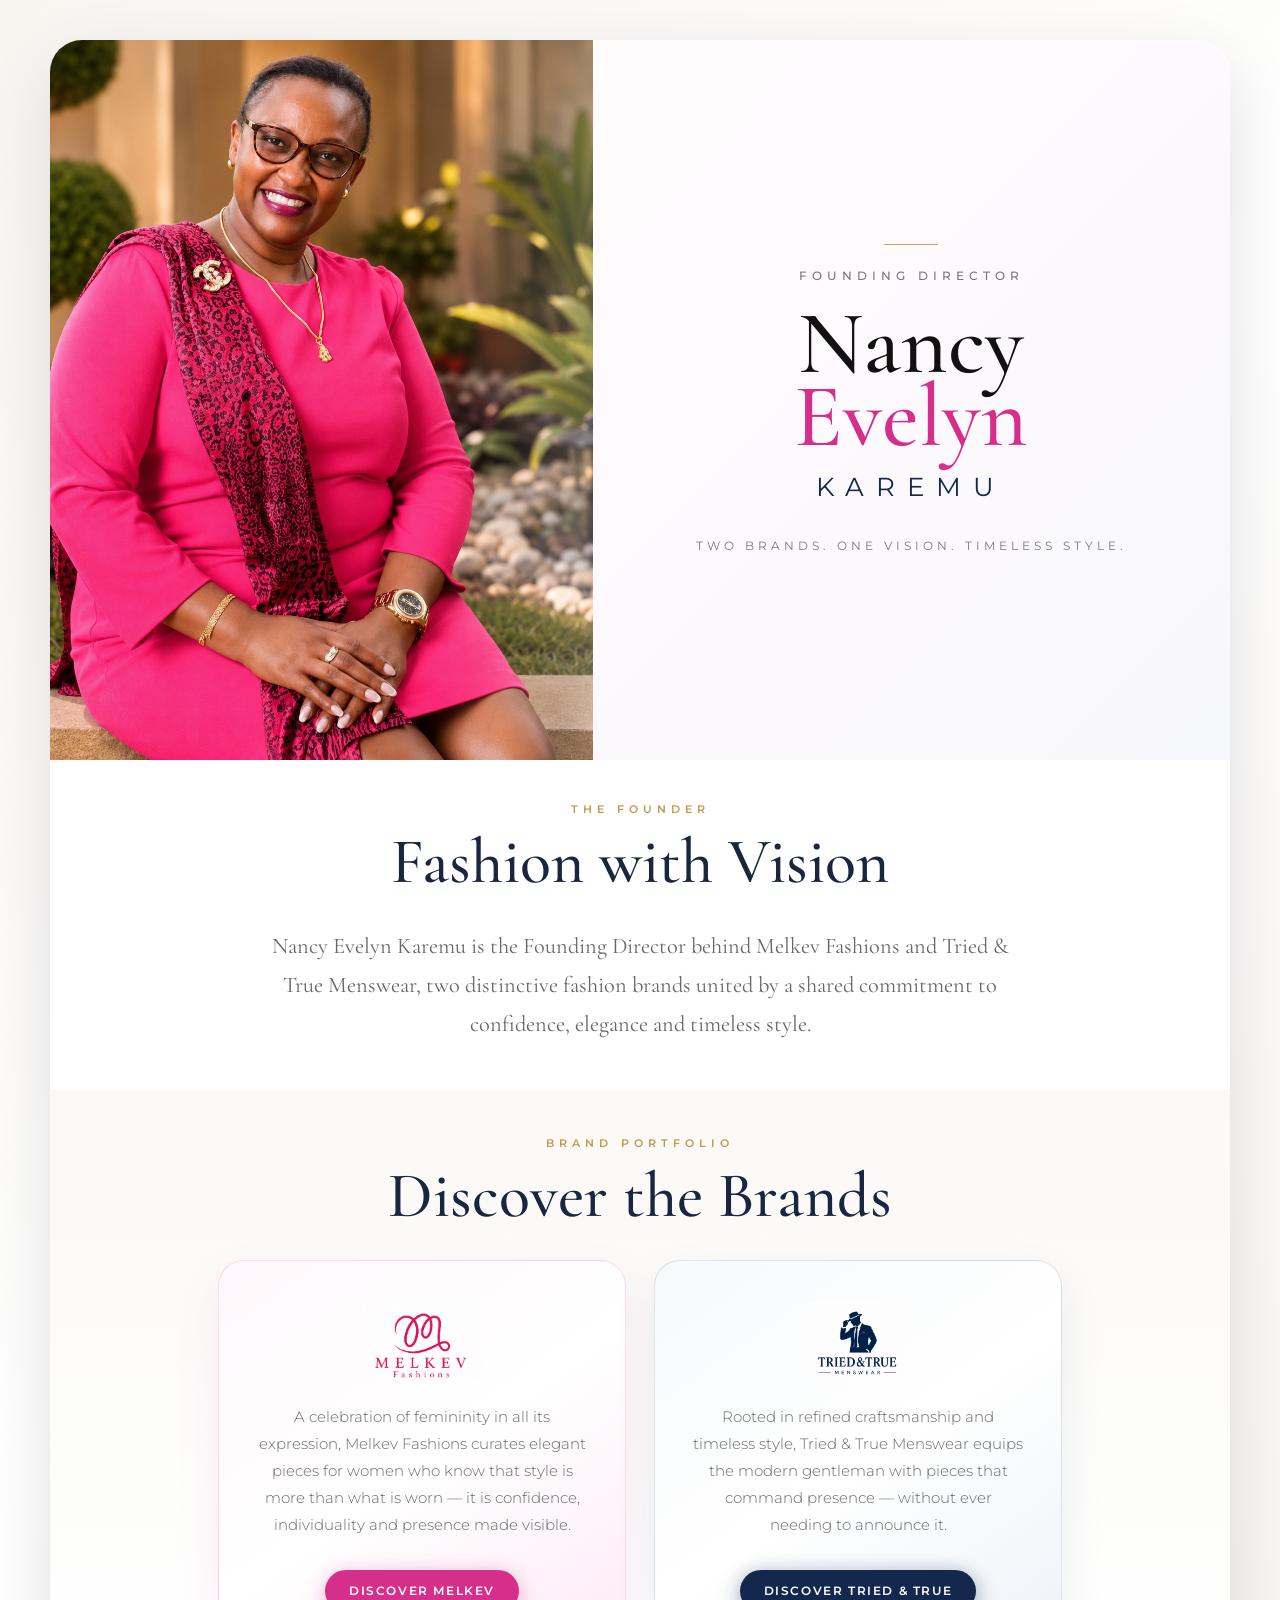
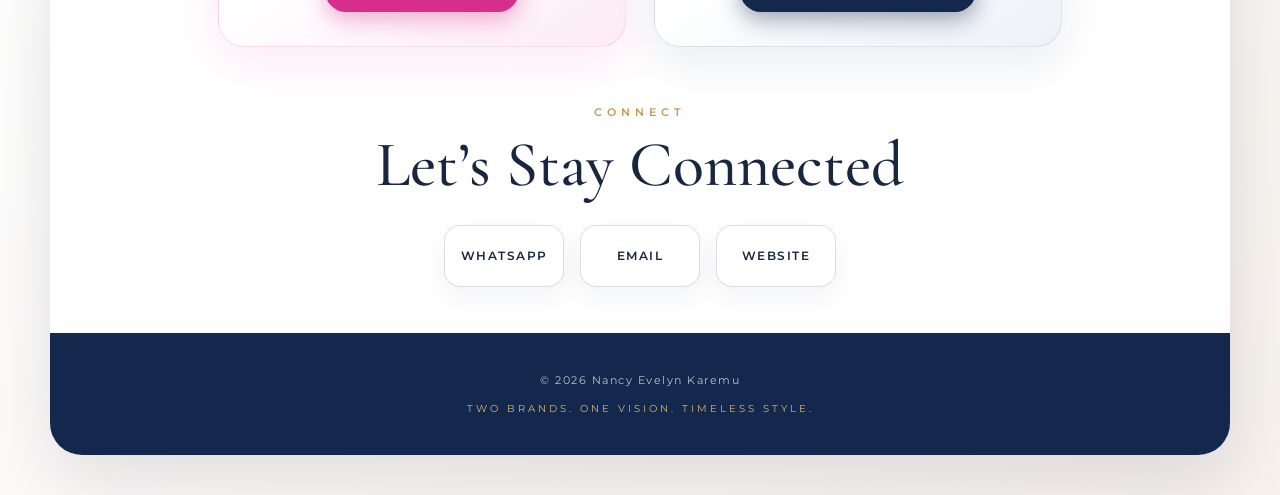
==== profile.html @ e9ba14aa "Initial commit - Nancy Evelyn Digital Card" ====
<!DOCTYPE html>
<html lang="en">
<head>

    <!-- =========================================
         BASIC META
    ========================================== -->
    <meta charset="UTF-8">

    <meta
        name="viewport"
        content="width=device-width, initial-scale=1.0"
    >

    <meta
        name="description"
        content="Connect with Nancy Evelyn Karemu, Founding Director of Melkev Fashions and Tried & True Menswear."
    >

    <title>Nancy Evelyn Karemu | Digital Profile</title>


    <!-- =========================================
         STYLESHEETS
    ========================================== -->
    <link rel="stylesheet" href="css/variables.css">
    <link rel="stylesheet" href="css/profile.css">
    <link rel="stylesheet" href="css/responsive.css">

</head>


<body class="profile-page">


    <!-- =========================================
         PROFILE PAGE
    ========================================== -->
    <main class="profile-wrapper">


        <!-- =====================================
             HERO / FOUNDER INTRODUCTION
        ====================================== -->
        <section class="profile-hero">


            <!-- NANCY PORTRAIT -->
            <div class="profile-portrait">

                <img
                    src="assets/images/nancy.png"
                    alt="Nancy Evelyn Karemu"
                    class="profile-image"
                >

            </div>


            <!-- FOUNDER INTRODUCTION -->
            <div class="profile-intro">

                <p class="profile-eyebrow">
                    Founding Director
                </p>


                <h1 class="profile-name">

                    <span class="name-first">
                        Nancy
                    </span>

                    <span class="name-second">
                        Evelyn
                    </span>

                    <span class="name-last">
                        Karemu
                    </span>

                </h1>


                <p class="profile-tagline">
                    Two Brands. One Vision. Timeless Style.
                </p>

            </div>

        </section>



        <!-- =====================================
             FOUNDER SUMMARY
        ====================================== -->
        <section class="profile-about">


            <div class="section-heading">

                <p class="section-kicker">
                    The Founder
                </p>

                <h2>
                    Fashion with Vision
                </h2>

            </div>


            <p class="profile-summary">

                Nancy Evelyn Karemu is the Founding Director
                behind Melkev Fashions and Tried & True Menswear,
                two distinctive fashion brands united by a shared
                commitment to confidence, elegance and timeless style.

            </p>

        </section>



        <!-- =====================================
             BRAND PORTFOLIO
        ====================================== -->
        <section class="profile-brands">


            <div class="section-heading">

                <p class="section-kicker">
                    Brand Portfolio
                </p>

                <h2>
                    Discover the Brands
                </h2>

            </div>



            <div class="brand-grid">


                <!-- =================================
                     MELKEV FASHIONS
                ================================== -->
                <article class="profile-brand-card melkev-card">


                    <div class="profile-brand-logo">

                        <img
                            src="assets/images/melkev-logo.png"
                            alt="Melkev Fashions"
                        >

                    </div>


                    <p>

                        A celebration of femininity in all its expression, Melkev Fashions
    curates elegant pieces for women who know that style is more than
    what is worn — it is confidence, individuality and presence made visible.

                    </p>


                    <a
    href="https://www.instagram.com/melkev_official?igsh=am82eDhqeDhycWli"
    class="brand-link"
    target="_blank"
    rel="noopener noreferrer"
    aria-label="Discover Melkev Fashions on Instagram"
>
    Discover Melkev
</a>

                </article>



                <!-- =================================
                     TRIED & TRUE MENSWEAR
                ================================== -->
                <article class="profile-brand-card triedtrue-card">


                    <div class="profile-brand-logo">

                        <img
                            src="assets/images/triedtrue-logo.png"
                            alt="Tried and True Menswear"
                        >

                    </div>


                    <p>

                        Rooted in refined craftsmanship and timeless style, Tried & True
    Menswear equips the modern gentleman with pieces that command
    presence — without ever needing to announce it.

                    </p>


                   <a
    href="https://www.instagram.com/tried_true_mens_wear?igsh=YjN1NjVhNWlxMzRu"
    class="brand-link"
    target="_blank"
    rel="noopener noreferrer"
    aria-label="Discover Tried and True Menswear"
>
    Discover Tried &amp; True
</a>


                </article>


            </div>

        </section>



        <!-- =====================================
             CONNECT / CONTACT
        ====================================== -->
        <section class="profile-connect">


            <div class="section-heading">

                <p class="section-kicker">
                    Connect
                </p>

                <h2>
                    Let’s Stay Connected
                </h2>

            </div>



            <div class="contact-links">


                <!-- =================================
                     WHATSAPP
                ================================== -->
                <a
                    href="https://wa.me/254722328826"
                    class="contact-link"
                    target="_blank"
                    rel="noopener noreferrer"
                    aria-label="Connect with Nancy Evelyn Karemu on WhatsApp"
                >
                    WhatsApp
                </a>



                <!-- =================================
                     EMAIL
                ================================== -->
                <a
                    href="mailto:nancyewaihuini@gmail.com"
                    class="contact-link"
                    aria-label="Email Nancy Evelyn Karemu"
                >
                    Email
                </a>

                <!-- =================================
                     WEBSITE
                ================================== -->
                <a
                    href="https://melkevfashions.com/"
                    class="contact-link"
                    target="_blank"
                    rel="noopener noreferrer"
                    aria-label="Visit Melkev Fashions website"
                >
                    Website
                </a>


            </div>

        </section>



        <!-- =====================================
             FOOTER
        ====================================== -->
        <footer class="profile-footer">


            <p>
                © 2026 Nancy Evelyn Karemu
            </p>


            <p class="footer-signature">
                Two Brands. One Vision. Timeless Style.
            </p>


        </footer>


    </main>


</body>
</html>
---- css/variables.css ----
:root{

    --white:#ffffff;

    --background:#f6f2eb;

    --pink:#e61f72;

    --navy:#0f2c5c;

    --gold:#d7a23b;

    --black:#222222;

    --shadow:0 30px 70px rgba(0,0,0,.12);

    --radius:28px;

}
---- css/profile.css ----
/*==================================================
    NANCY EVELYN KAREMU
    DIGITAL PROFILE PAGE
==================================================*/


/*==================================================
    GOOGLE FONTS
==================================================*/

@import url('https://fonts.googleapis.com/css2?family=Cormorant+Garamond:wght@400;500;600&family=Montserrat:wght@300;400;500;600&display=swap');


/*==================================================
    PROFILE PAGE BASE
==================================================*/

.profile-page {
    margin: 0;

    background:
        linear-gradient(
            135deg,
            #f8f5f1 0%,
            #ffffff 45%,
            #f6f1ed 100%
        );

    color: #1f1f1f;

    font-family: 'Montserrat', sans-serif;
}


.profile-page *,
.profile-page *::before,
.profile-page *::after {
    box-sizing: border-box;
}


/*==================================================
    MAIN PROFILE WRAPPER
==================================================*/

.profile-wrapper {
    width: min(1180px, calc(100% - 48px));

    margin: 40px auto;

    background: #ffffff;

    border-radius: 32px;

    overflow: hidden;

    box-shadow:
        0 24px 70px rgba(15, 20, 35, 0.12);
}


/*==================================================
    HERO SECTION
==================================================*/

.profile-hero {
    height: min(720px, calc(100vh - 40px));
    min-height: 560px;

    display: grid;

    grid-template-columns:
        minmax(0, 46%)
        minmax(0, 54%);

    background:
        linear-gradient(
            135deg,
            #ffffff 0%,
            #fffafd 48%,
            #f7f8fb 100%
        );

    overflow: hidden;
}


/*==================================================
    HERO PORTRAIT
==================================================*/

.profile-portrait {
    position: relative;

    min-width: 0;

    overflow: hidden;

    background: #f6f2ef;
}


.profile-portrait::after {
    content: "";

    position: absolute;

    inset: 0;

    pointer-events: none;

    background:
        linear-gradient(
            90deg,
            transparent 72%,
            rgba(255, 255, 255, 0.22) 100%
        );
}


.profile-image {
    width: 100%;
    height: 100%;

    display: block;

    object-fit: cover;

    object-position: center top;
}


/*==================================================
    HERO INTRODUCTION
==================================================*/

.profile-intro {
    position: relative;

    min-width: 0;

    padding: 42px 52px;

    display: flex;

    flex-direction: column;

    justify-content: center;

    align-items: center;

    text-align: center;
}


/* Decorative gold line */

.profile-intro::before {
    content: "";

    width: 54px;
    height: 1px;

    margin-bottom: 24px;

    background: #c8a45d;
}


/*==================================================
    FOUNDING DIRECTOR EYEBROW
==================================================*/

.profile-eyebrow {
    margin: 0 0 24px;

    color: #777777;

    font-size: 0.72rem;

    font-weight: 500;

    letter-spacing: 5px;

    text-transform: uppercase;
}


/*==================================================
    PROFILE NAME
==================================================*/

.profile-name {
    margin: 0;

    font-family:
        'Cormorant Garamond',
        serif;

    font-weight: 500;

    line-height: 0.82;
}


.profile-name span {
    display: block;
}


.profile-name .name-first {
    color: #111111;

    font-size: clamp(
        4.6rem,
        7vw,
        7.4rem
    );
}


.profile-name .name-second {
    color: #d62f8b;

    font-size: clamp(
        4.6rem,
        7vw,
        7.4rem
    );
}


.profile-name .name-last {
    margin-top: 22px;

    color: #13284c;

    font-family:
        'Montserrat',
        sans-serif;

    font-size: clamp(
        1.2rem,
        2vw,
        1.8rem
    );

    font-weight: 400;

    letter-spacing: 12px;

    text-transform: uppercase;
}


/*==================================================
    HERO TAGLINE
==================================================*/

.profile-tagline {
    max-width: 520px;

    margin: 38px auto 0;

    color: #7b7b7b;

    font-size: 0.76rem;

    font-weight: 400;

    line-height: 1.8;

    letter-spacing: 4px;

    text-transform: uppercase;
}


/*==================================================
    SHARED SECTION STRUCTURE
==================================================*/

.profile-about,
.profile-brands,
.profile-connect {
    padding-left: clamp(32px, 7vw, 92px);
    padding-right: clamp(32px, 7vw, 92px);
}


/* Founder section */

.profile-about {
    min-height: auto;

    padding:
        42px
        clamp(32px, 7vw, 92px)
        46px;

    display: flex;
    flex-direction: column;
    justify-content: center;

    background: #ffffff;
}

/* Brand portfolio section */

.profile-brands {
    min-height: auto;

    padding:
        46px
        clamp(32px, 7vw, 92px)
        28px;

    display: flex;
    flex-direction: column;
    justify-content: center;

    background:
        linear-gradient(
            180deg,
            #faf9f6 0%,
            #ffffff 100%
        );
}

/* Connect section */

.profile-connect {
    min-height: auto;

    padding:
        30px
        clamp(32px, 7vw, 92px)
        46px;

    display: flex;
    flex-direction: column;
    justify-content: center;

    background: #ffffff;
    text-align: center;
}

/* Connect section heading */
.profile-connect .section-heading {
    margin-bottom: 28px;
}

/* Connect buttons — centered as one compact group */
.profile-connect .contact-links {
    display: flex;
    flex-direction: row;
    justify-content: center;
    align-items: center;

    gap: 16px;

    width: 100%;
    max-width: 100%;

    margin: 0 auto;
    padding: 0;
}

.profile-connect .contact-links .contact-link {
    width: 120px;
    min-width: 120px;
    flex: 0 0 120px;

    display: flex;
    justify-content: center;
    align-items: center;

    margin: 0;
}

/*==================================================
    SHARED SECTION HEADINGS
==================================================*/

.section-heading {
    max-width: 760px;

    margin: 0 auto 32px;

    text-align: center;
}


.section-kicker {
    margin: 0 0 14px;

    color: #c49a52;

    font-size: 0.7rem;

    font-weight: 600;

    letter-spacing: 5px;

    text-transform: uppercase;
}


.section-heading h2 {
    margin: 0;

    color: #182640;

    font-family:
        'Cormorant Garamond',
        serif;

    font-size: clamp(
        2.7rem,
        5vw,
        4.5rem
    );

    font-weight: 500;

    line-height: 1;
}


/*==================================================
    FOUNDER SUMMARY
==================================================*/

.profile-summary {
    max-width: 740px;

    margin: 0 auto;

    color: #666666;

    font-family:
        'Cormorant Garamond',
        serif;

    font-size: 1.4rem;

    font-weight: 400;

    line-height: 1.75;

    text-align: center;
}


/*==================================================
    BRAND GRID
==================================================*/

.brand-grid {
    max-width: 980px;

    margin: 0 auto;

    display: grid;

    grid-template-columns:
        repeat(2, minmax(0, 1fr));

    gap: 28px;
}


/*==================================================
    BRAND CARDS
==================================================*/

.profile-brand-card {
    position: relative;

    min-height: 360px;

    padding: 38px 38px 34px;

    border-radius: 26px;

    display: flex;

    flex-direction: column;

    justify-content: center;

    align-items: center;

    text-align: center;

    overflow: hidden;

    transition:
        transform 0.35s ease,
        box-shadow 0.35s ease;
}


.profile-brand-card:hover {
    transform: translateY(-6px);
}


/*==================================================
    MELKEV CARD
==================================================*/

.melkev-card {
    background:
        linear-gradient(
            145deg,
            #fff8fc 0%,
            #ffffff 52%,
            #fdebf5 100%
        );

    border:
        1px solid
        rgba(214, 47, 139, 0.14);

    box-shadow:
        0 18px 45px
        rgba(214, 47, 139, 0.09);
}


.melkev-card:hover {
    box-shadow:
        0 24px 55px
        rgba(214, 47, 139, 0.15);
}


/*==================================================
    TRIED & TRUE CARD
==================================================*/

.triedtrue-card {
    background:
        linear-gradient(
            145deg,
            #f7f9fc 0%,
            #ffffff 52%,
            #eef2f8 100%
        );

    border:
        1px solid
        rgba(19, 40, 76, 0.12);

    box-shadow:
        0 18px 45px
        rgba(19, 40, 76, 0.08);
}


.triedtrue-card:hover {
    box-shadow:
        0 24px 55px
        rgba(19, 40, 76, 0.14);
}


/*==================================================
    BRAND LOGOS
==================================================*/

.profile-brand-logo {
    height: 85px;

    margin-bottom: 20px;

    display: flex;

    justify-content: center;

    align-items: center;
}


.profile-brand-logo img {
    max-width: 190px;
    max-height: 78px;

    display: block;

    object-fit: contain;
}


/*==================================================
    BRAND DESCRIPTIONS
==================================================*/

.profile-brand-card p {
    max-width: 330px;

    margin: 0 auto 30px;

    color: #686868;

    font-size: 0.92rem;

    font-weight: 300;

    line-height: 1.85;
}


/*==================================================
    BRAND LINKS
==================================================*/

.brand-link {
    min-width: 190px;

    padding: 14px 24px;

    border-radius: 999px;

    display: inline-flex;

    justify-content: center;

    align-items: center;

    text-decoration: none;

    font-size: 0.72rem;

    font-weight: 600;

    letter-spacing: 1.6px;

    text-transform: uppercase;

    transition:
        transform 0.3s ease,
        background 0.3s ease,
        color 0.3s ease,
        box-shadow 0.3s ease;
}


.brand-link:hover {
    transform: translateY(-2px);
}


.melkev-card .brand-link {
    color: #ffffff;
    background: #d62f8b;

    box-shadow:
        0 10px 24px rgba(214, 47, 139, 0.28),
        0 0 18px rgba(214, 47, 139, 0.16);
}


.melkev-card .brand-link:hover {
    background: #bd2177;

    box-shadow:
        0 14px 32px rgba(214, 47, 139, 0.40),
        0 0 28px rgba(214, 47, 139, 0.24);
}


.triedtrue-card .brand-link {
    color: #ffffff;
    background: #13284c;

    box-shadow:
        0 10px 24px rgba(19, 40, 76, 0.30),
        0 0 18px rgba(19, 40, 76, 0.18);
}


.triedtrue-card .brand-link:hover {
    background: #0d1d38;

    box-shadow:
        0 14px 32px rgba(19, 40, 76, 0.42),
        0 0 28px rgba(19, 40, 76, 0.26);
}


/*==================================================
    CONNECT SECTION
==================================================*/

.profile-connect {
    text-align: center;
}


/*==================================================
    CONTACT LINKS
==================================================*/

.contact-links {
    max-width: 860px;

    margin: 0 auto;

    display: grid;

    grid-template-columns:
        repeat(4, minmax(0, 1fr));

    gap: 16px;
}


.contact-link {
    min-height: 62px;

    padding: 16px 18px;

    border:
        1px solid
        rgba(19, 40, 76, 0.14);

    border-radius: 16px;

    display: flex;

    justify-content: center;

    align-items: center;

    color: #182640;

    background: #ffffff;

    text-decoration: none;

    font-size: 0.72rem;

    font-weight: 600;

    letter-spacing: 1.5px;

    text-transform: uppercase;

    box-shadow:
        0 10px 28px
        rgba(19, 40, 76, 0.06);

    transition:
        transform 0.3s ease,
        border-color 0.3s ease,
        box-shadow 0.3s ease,
        color 0.3s ease;
}


.contact-link:hover {
    transform: translateY(-4px);

    color: #d62f8b;

    border-color:
        rgba(214, 47, 139, 0.35);

    box-shadow:
        0 16px 36px
        rgba(19, 40, 76, 0.1);
}


/*==================================================
    PROFILE FOOTER
==================================================*/

.profile-footer {
    padding: 38px 28px;

    background: #13284c;

    color:
        rgba(255, 255, 255, 0.72);

    text-align: center;
}


.profile-footer p {
    margin: 0;

    font-size: 0.7rem;

    line-height: 1.7;

    letter-spacing: 1.5px;
}


.profile-footer .footer-signature {
    margin-top: 10px;

    color: #d7b46a;

    font-size: 0.62rem;

    letter-spacing: 3px;

    text-transform: uppercase;
}
---- css/responsive.css ----
/*==================================================
    UNIFIED RESPONSIVE LAYOUT
    Tablets + Android + iPhone + Small Screens
==================================================*/

@media (max-width: 1024px) {

    /*==============================================
        VIEWPORT / PAGE
    ==============================================*/

    html,
    body {
        width: 100%;
        height: 100%;
        margin: 0;
        overflow: hidden;
    }

    .page {
        width: 100%;
        height: 100dvh;
        min-height: 100dvh;

        padding: 10px;

        display: flex;
        justify-content: center;
        align-items: center;

        overflow: hidden;
    }


    /*==============================================
        DIGITAL CARD
    ==============================================*/

    .card {
        width: 100%;
        max-width: 620px;

        height: calc(100dvh - 20px);
        min-height: 0;

        display: grid;
        grid-template-columns: 1fr;
        grid-template-rows: 44% 56%;

        background: var(--white);

        border-radius: 28px;

        overflow: hidden;

        box-shadow: var(--shadow);
    }


    /*==============================================
        NANCY PORTRAIT
        Keep full portrait visible
    ==============================================*/

    .card-right {
        grid-row: 1;
        grid-column: 1;

        width: 100%;
        height: 100%;

        min-height: 0;

        display: flex;
        justify-content: center;
        align-items: center;

        overflow: hidden;

        background: var(--white);
    }

    .nancy-image {
        width: 100%;
        height: 100%;

        display: block;

        object-fit: contain;
        object-position: center center;
    }


    /*==============================================
        LEFT CONTENT AREA
    ==============================================*/

    .card-left {
    grid-row: 2;
    grid-column: 1;

    width: 100%;
    max-width: 100%;

    height: 100%;
    min-height: 0;

    padding: 10px 18px 8px;

    box-sizing: border-box;

    display: grid;

    grid-template-rows:
        auto
        auto
        auto
        1fr;

    align-content: stretch;
    justify-items: center;

    gap: 6px;

    overflow: hidden;
}

.card-left > * {
    width: 100%;
    max-width: 100%;

    margin-left: auto;
    margin-right: auto;

    box-sizing: border-box;
}


    /*==============================================
        HERO / NAME
    ==============================================*/

    .hero {
    width: 100%;
    max-width: 100%;

    margin: 0 auto;
    padding: 0;

    text-align: center;

    display: flex;
    flex-direction: column;
    align-items: center;
    justify-content: center;

    box-sizing: border-box;
}

    h1 {
    width: 100%;
    max-width: 100%;

    margin: 0 auto;
    padding: 0;

    font-size: clamp(1.65rem, 5vw, 2.35rem);
    line-height: 0.88;

    text-align: center;

    box-sizing: border-box;
}

.first-name,
.middle-name,
.last-name {
    display: block;

    width: 100%;
    max-width: 100%;

    margin-left: auto;
    margin-right: auto;

    text-align: center;

    box-sizing: border-box;
}

    .title {
        margin: 7px 0 0;
        padding: 0;

        font-size: clamp(0.52rem, 1.7vw, 0.7rem);

        line-height: 1.2;

        letter-spacing: clamp(2px, 0.6vw, 3px);

        text-align: center;

        white-space: nowrap;
    }


    /*==============================================
        BRAND LOGOS
    ==============================================*/

    .brands {
    width: 100%;
    max-width: 100%;

    height: auto;
    min-height: 0;

    margin: 2px auto;
    padding: 0;

    display: flex;
    justify-content: center;
    align-items: center;

    gap: 14px;

    box-sizing: border-box;
}

    .brand {
    flex: 1 1 0;
    min-width: 0;

    display: flex;
    justify-content: center;
    align-items: center;

    text-align: center;
}

    .brand img {
        width: auto;
        height: auto;

        max-width: 82px;
        max-height: 50px;

        display: block;

        object-fit: contain;
    }

    .divider {
        width: 1px;
        height: 40px;

        flex-shrink: 0;

        margin: 0;

        background: var(--gold);
    }


    /*==============================================
        SCAN + QR SECTION
    ==============================================*/

    .scan-section {
    width: 100%;
    max-width: 100%;

    margin: 0 auto;
    padding: 0;

    display: flex;
    flex-direction: column;
    align-items: center;
    justify-content: center;

    text-align: center;

    box-sizing: border-box;
}

    .scan-section h3 {
        margin: 0 0 4px;
        padding: 0;

        font-size: clamp(0.82rem, 2.8vw, 1.05rem);

        line-height: 1.1;

        text-align: center;
    }

    .qr-image {
        width: clamp(40px, 9vw, 56px);
        height: auto;

        display: block;

        margin: 0 auto;

        object-fit: contain;
    }


    /*==============================================
        TAGLINE
    ==============================================*/

    .tagline {
    width: 100%;
    max-width: 100%;

    min-height: 0;

    margin: 0 auto;
    padding: 0 0 14px;

    display: flex;
    justify-content: center;
    align-items: flex-end;

    text-align: center;

    overflow: hidden;

    box-sizing: border-box;
}

    .tagline p {
    width: 100%;
    max-width: 100%;

    margin: 0 auto;
    padding: 0;

    font-size: clamp(0.46rem, 1.55vw, 0.66rem);
    line-height: 1.25;

    letter-spacing: clamp(1.8px, 0.55vw, 3px);

    text-align: center;

    box-sizing: border-box;
}
}
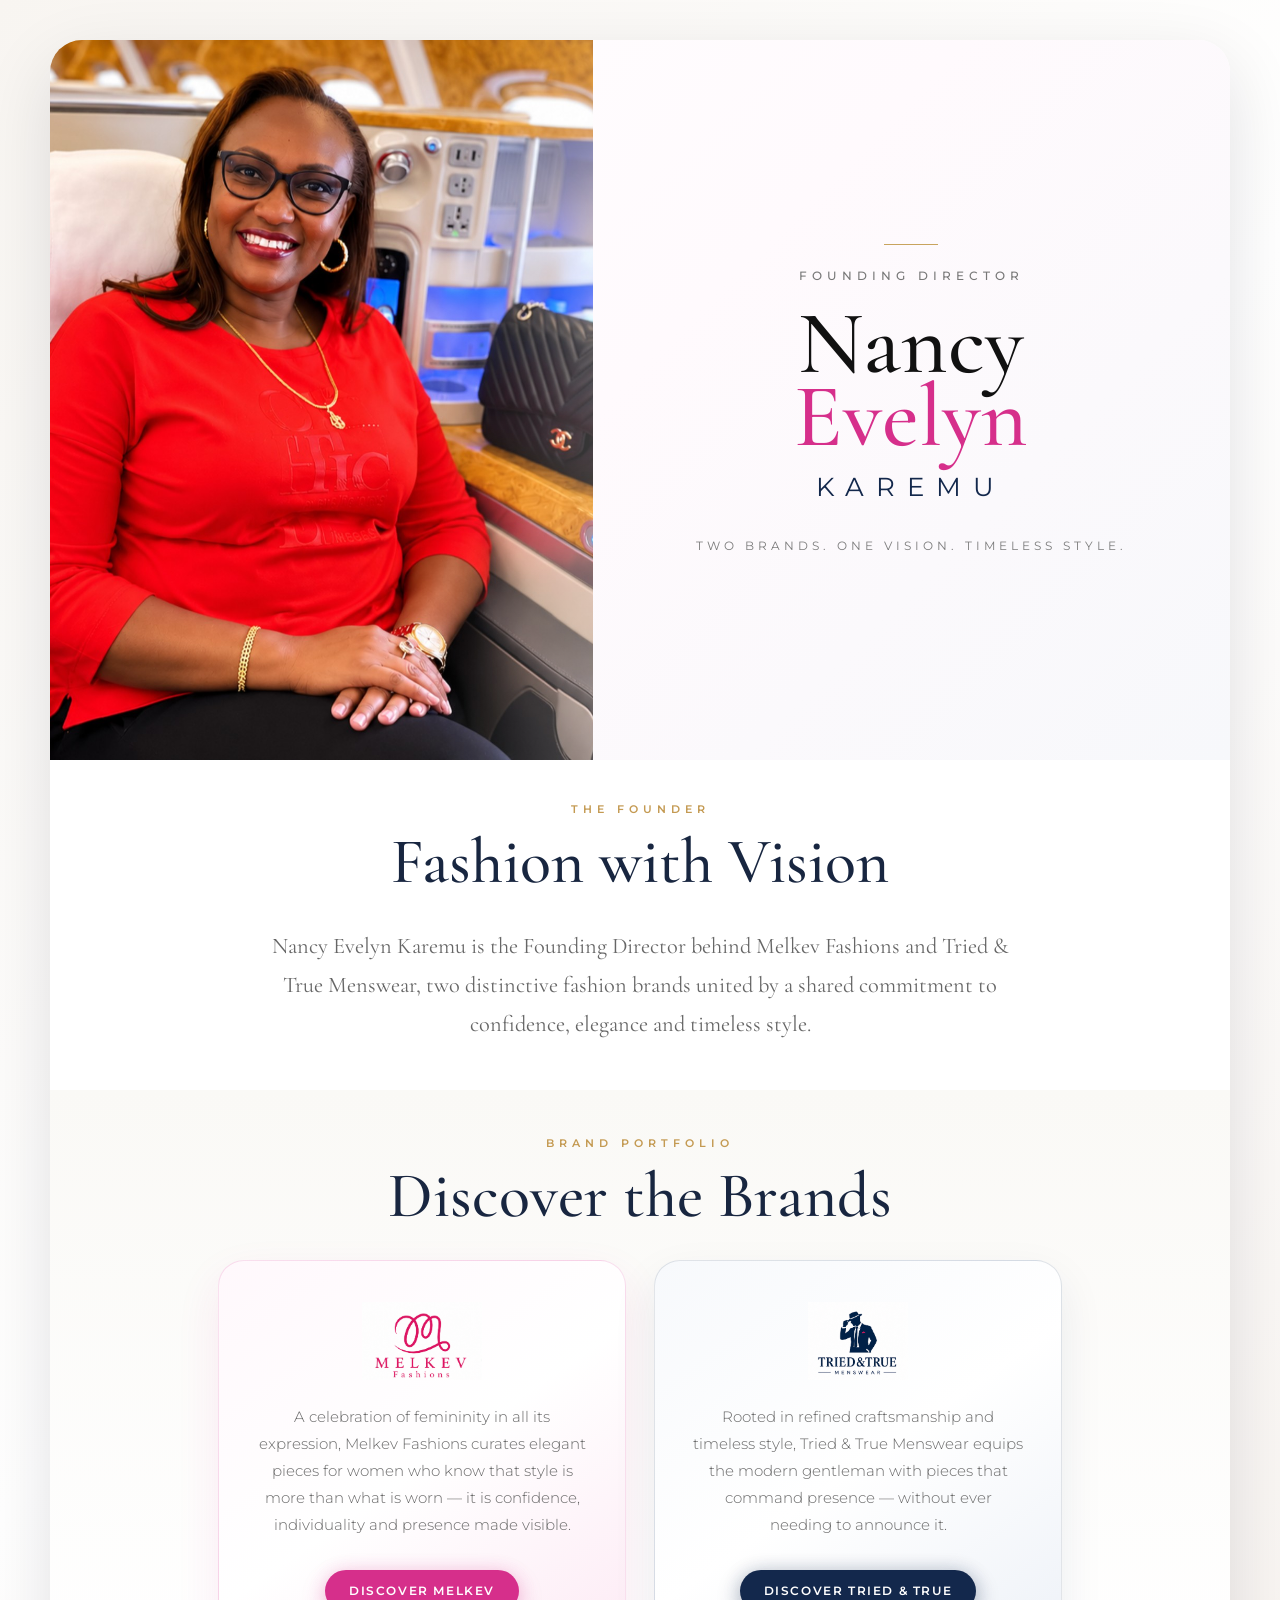
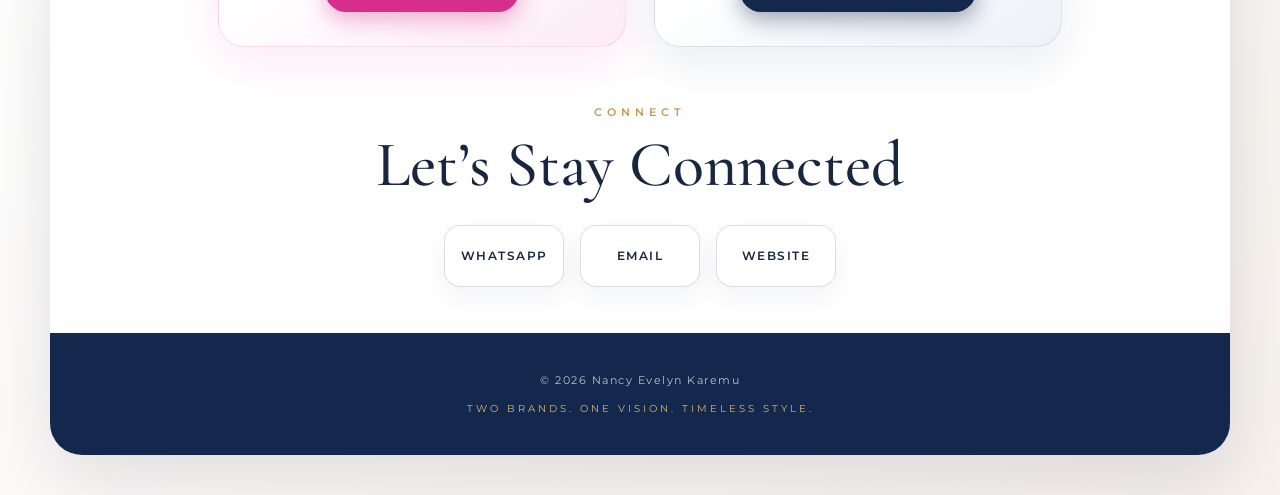
==== commit f2116e72: "Final responsive improvements and luxury UI polish" ====
--- a/profile.html
+++ b/profile.html
@@ -25,7 +25,7 @@
     ========================================== -->
     <link rel="stylesheet" href="css/variables.css">
     <link rel="stylesheet" href="css/profile.css">
-    <link rel="stylesheet" href="css/responsive.css">
+    <link rel="stylesheet" href="css/profile-responsive.css">
 
 </head>
 
@@ -49,7 +49,7 @@
             <div class="profile-portrait">
 
                 <img
-                    src="assets/images/nancy.png"
+                    src="assets/images/nancy-profile.png"
                     alt="Nancy Evelyn Karemu"
                     class="profile-image"
                 >
--- a/css/profile-responsive.css
+++ b/css/profile-responsive.css
@@ -0,0 +1,368 @@
+/*=========================================================
+    NANCY EVELYN KAREMU
+    PROFILE RESPONSIVE STYLESHEET
+    Mobile First
+=========================================================*/
+
+@media (max-width:768px){
+
+/*=========================================================
+    PAGE
+=========================================================*/
+
+.profile-page{
+
+    overflow-x:hidden;
+}
+
+.profile-wrapper{
+
+    width:100%;
+
+    overflow-x:hidden;
+}
+
+
+/*=========================================================
+    HERO
+=========================================================*/
+
+.profile-hero{
+
+    display:flex;
+
+    flex-direction:column;
+
+    width:100%;
+
+    height:auto;
+
+    min-height:auto;
+
+    overflow:hidden;
+
+    padding:0 20px 20px;
+}
+
+
+/*=========================================================
+    PORTRAIT
+=========================================================*/
+
+.profile-portrait{
+
+    width:100%;
+
+    min-width:100%;
+
+    height:auto;
+
+    overflow:hidden;
+
+    border-radius:28px;
+
+    margin: 20px auto 0;
+}
+
+
+.profile-image{
+
+    width:100%;
+
+    height: 300px;
+
+    display:block;
+
+    object-fit:cover;
+
+    object-position:center top;
+
+    border-radius:28px;
+}
+
+
+/*=========================================================
+    INTRODUCTION
+=========================================================*/
+
+.profile-intro{
+
+    width:100%;
+
+    padding: 24px 20px 8px;
+
+    display:flex;
+
+    flex-direction:column;
+
+    justify-content:center;
+
+    align-items:center;
+
+    text-align:center;
+}
+
+
+.profile-intro::before{
+
+    margin-bottom:22px;
+}
+
+
+/*=========================================================
+    FOUNDING DIRECTOR
+=========================================================*/
+
+.profile-eyebrow{
+
+    font-size:.92rem;
+
+    letter-spacing:3px;
+
+    margin-bottom:9px;
+
+    text-align:center;
+}
+
+
+/*=========================================================
+    MAIN NAME
+=========================================================*/
+
+.profile-intro h1{
+
+    font-size:clamp(3.5rem,10vw,3.4rem);
+
+    line-height:0.95;
+
+    margin-bottom:9px;
+}
+
+
+/*=========================================================
+    TAGLINE
+=========================================================*/
+
+.profile-tagline{
+
+    font-size:1rem;
+
+    line-height:1.2;
+
+    letter-spacing:0.9px;
+
+    white-space:normal;
+
+    text-align:center;
+
+    margin-bottom:12px;
+
+    margin-top:18px;
+
+    color: #888888;
+}
+
+
+/*=========================================================
+    GENERAL SECTIONS
+=========================================================*/
+
+section{
+
+    padding:70px 24px;
+}
+
+
+/*=========================================================
+    SECTION HEADING
+=========================================================*/
+
+.section-heading{
+
+    margin-bottom:40px;
+
+    text-align:center;
+}
+
+
+.section-kicker{
+
+    font-size:.72rem;
+
+    letter-spacing:5px;
+
+    margin-bottom:18px;
+}
+
+
+.section-heading h2{
+
+    font-size:2.8rem;
+
+    line-height:1.15;
+}
+
+
+/*=========================================================
+    PARAGRAPHS
+=========================================================*/
+
+.profile-wrapper p{
+
+    font-size:1rem;
+
+    line-height:1.7;
+
+    text-align:center;
+}
+
+
+/*=========================================================
+    BRAND GRID
+=========================================================*/
+
+.brand-grid{
+
+    display:flex;
+
+    flex-direction:column;
+
+    gap:22px;
+
+    align-items:center;
+}
+
+
+/*=========================================================
+    BRAND CARD
+=========================================================*/
+
+.profile-brand-card{
+
+    width:99%;
+
+    max-width:450px;
+
+    padding:20px 24px;
+
+    border-radius:28px;
+
+    text-align:center;
+}
+
+
+/*=========================================================
+    LOGO
+=========================================================*/
+
+.profile-brand-logo{
+
+    display:flex;
+
+    justify-content:center;
+
+    margin-bottom:18px;
+}
+
+
+.profile-brand-logo img{
+
+    width:150px;
+
+    height:auto;
+}
+
+.profile-brand-card p{
+
+    font-size:1.05rem;
+
+    line-height:1.7;
+
+    text-align:center;
+
+    margin: 0 0 12px;
+}
+
+
+/*=========================================================
+    BUTTON
+=========================================================*/
+
+.brand-link{
+
+    display:flex;
+
+    justify-content:center;
+
+    align-items:center;
+
+    width:100%;
+
+    max-width:240px;
+
+    margin:5px auto 0;
+
+    padding:12px 10px;
+
+    border-radius:30px;
+
+    text-decoration:none;
+
+    letter-spacing:2px;
+
+    white-space:nowrap;
+
+    font-size:.82rem;
+}
+
+
+/*=========================================
+|  CONNECT
+=========================================*/
+
+.profile-connect{
+    padding:70px 20px 50px;
+    text-align:center;
+}
+
+.profile-connect .section-heading{
+    margin-bottom:40px;
+}
+
+.contact-links{
+    display:flex;
+    flex-direction:column;
+    align-items:center;
+    gap:16px;
+    width:100%;
+}
+
+.contact-link{
+    display:flex;
+    justify-content:center;
+    align-items:center;
+
+    width:100%;
+    max-width:340px;
+
+    padding:18px 24px;
+
+    border-radius:18px;
+
+    text-decoration:none;
+
+    box-sizing:border-box;
+}
+
+/*=========================================================
+    FOOTER
+=========================================================*/
+
+.profile-footer{
+
+    padding:50px 24px;
+
+    text-align:center;
+}
+
+}
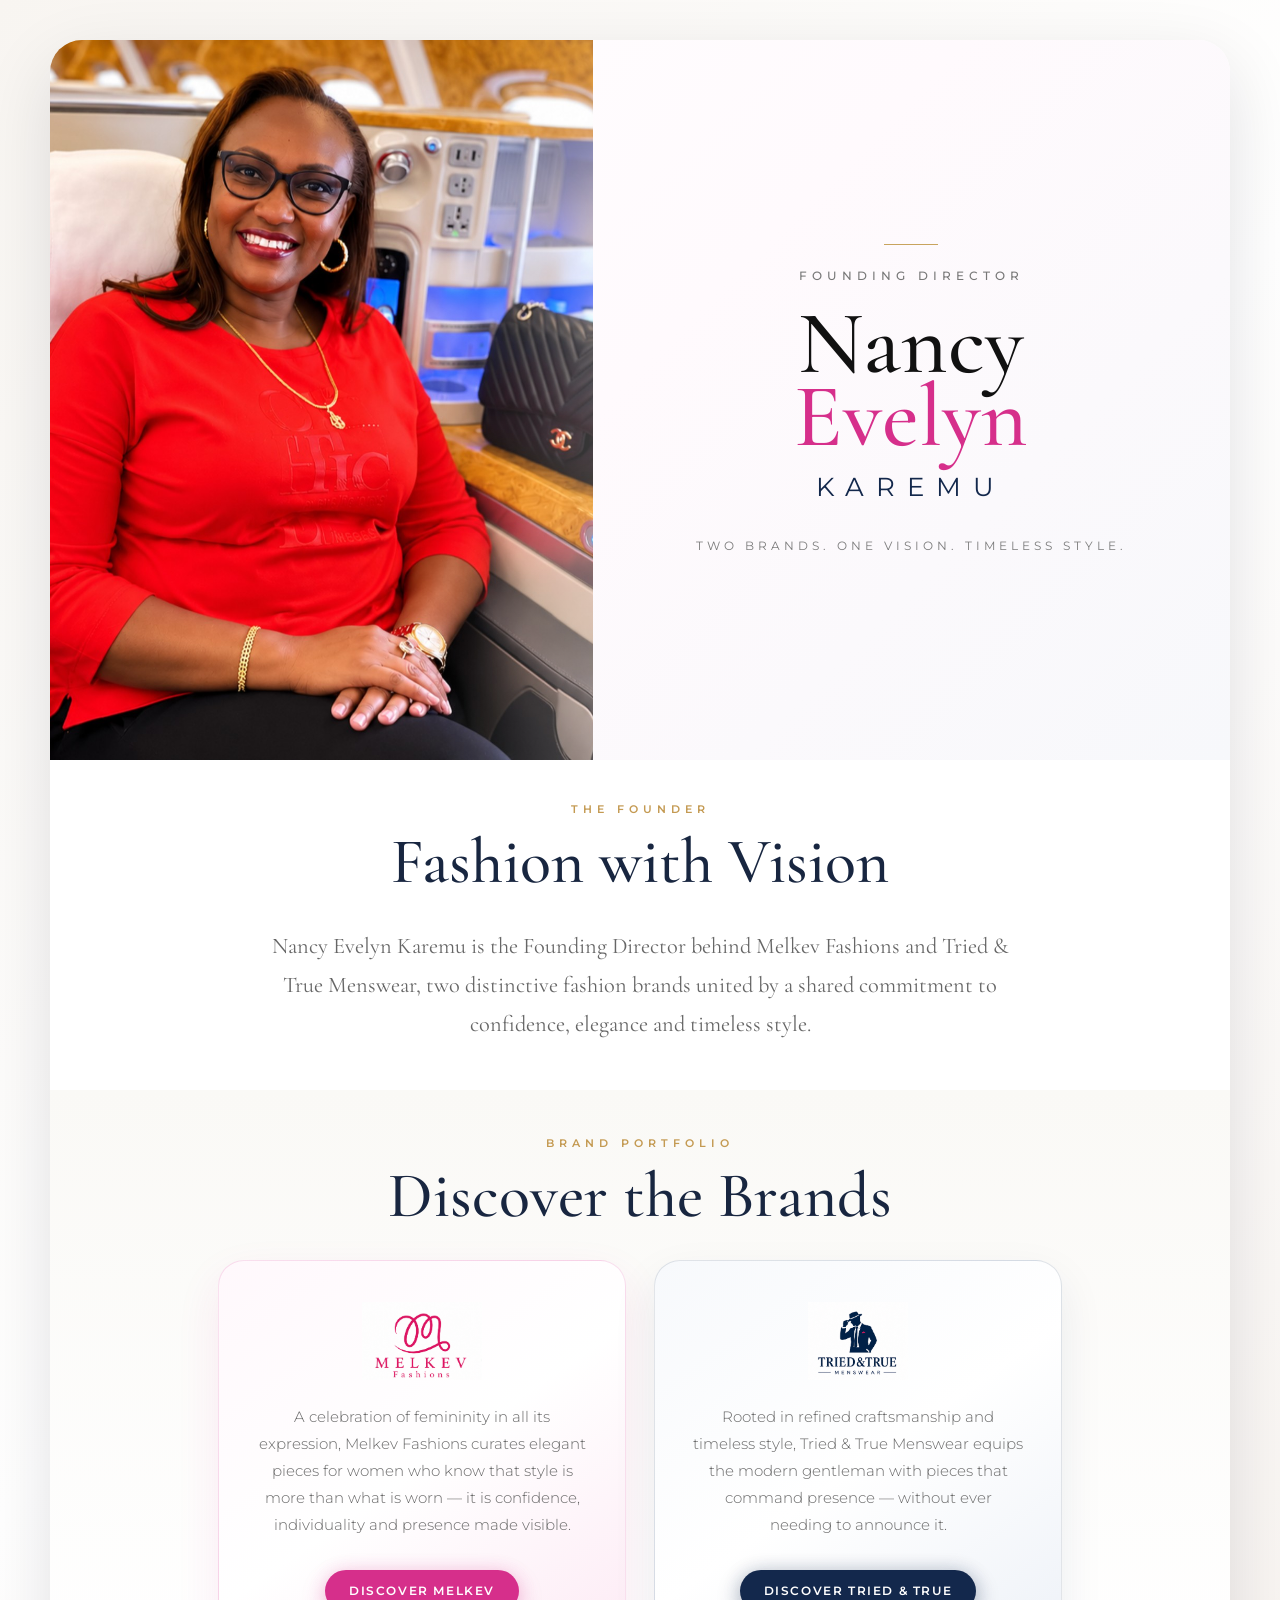
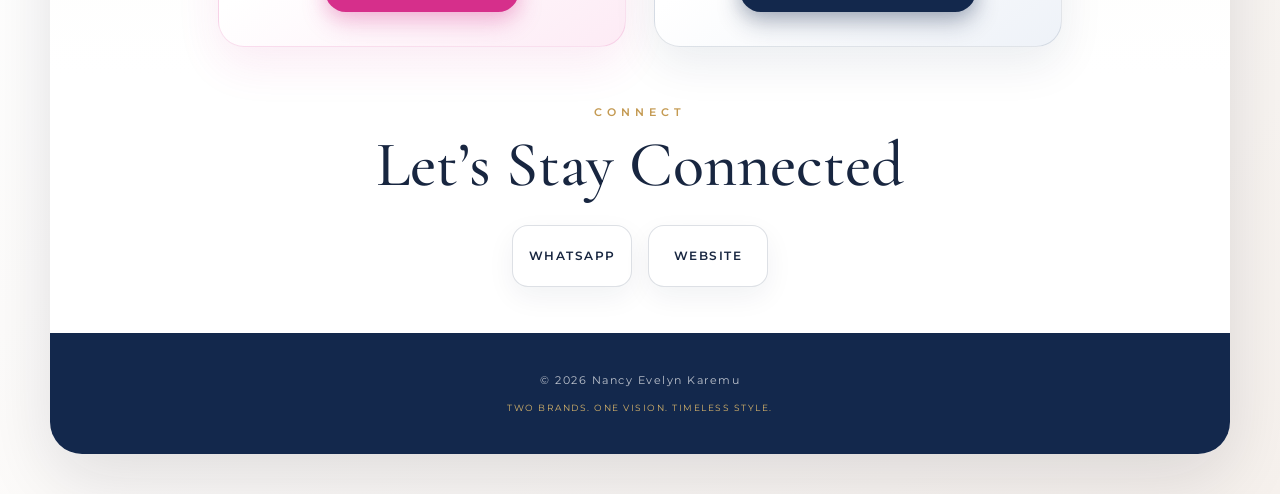
==== commit aa0be3a8: "Final UI polish - remove email contact and finalize founder CTA" ====
--- a/profile.html
+++ b/profile.html
@@ -267,19 +267,6 @@
                     WhatsApp
                 </a>
 
-
-
-                <!-- =================================
-                     EMAIL
-                ================================== -->
-                <a
-                    href="mailto:nancyewaihuini@gmail.com"
-                    class="contact-link"
-                    aria-label="Email Nancy Evelyn Karemu"
-                >
-                    Email
-                </a>
-
                 <!-- =================================
                      WEBSITE
                 ================================== -->
--- a/css/profile.css
+++ b/css/profile.css
@@ -703,60 +703,44 @@
     CONTACT LINKS
 ==================================================*/
 
-.contact-links {
-    max-width: 860px;
-
-    margin: 0 auto;
-
-    display: grid;
-
-    grid-template-columns:
-        repeat(4, minmax(0, 1fr));
-
-    gap: 16px;
-}
-
-
-.contact-link {
-    min-height: 62px;
-
-    padding: 16px 18px;
-
-    border:
-        1px solid
-        rgba(19, 40, 76, 0.14);
-
-    border-radius: 16px;
-
-    display: flex;
-
-    justify-content: center;
-
-    align-items: center;
-
-    color: #182640;
-
-    background: #ffffff;
-
-    text-decoration: none;
-
-    font-size: 0.72rem;
-
-    font-weight: 600;
-
-    letter-spacing: 1.5px;
-
-    text-transform: uppercase;
-
-    box-shadow:
-        0 10px 28px
-        rgba(19, 40, 76, 0.06);
-
-    transition:
-        transform 0.3s ease,
-        border-color 0.3s ease,
-        box-shadow 0.3s ease,
-        color 0.3s ease;
+.contact-links{
+    display:flex;
+    flex-direction:column;
+    align-items:center;
+    gap:18px;
+    width:100%;
+}
+
+.contact-link{
+
+    display:flex;
+    justify-content:center;
+    align-items:center;
+
+    width:90%;
+    max-width:320px;
+    min-height:62px;
+
+    margin:0 auto;
+
+    padding:16px 20px;
+
+    background:#ffffff;
+    color:#182640;
+
+    border:1px solid rgba(19,40,76,.14);
+    border-radius:16px;
+
+    text-decoration:none;
+
+    font-size:.72rem;
+    font-weight:600;
+    letter-spacing:1.5px;
+    text-transform:uppercase;
+
+    box-shadow:0 10px 28px rgba(19,40,76,.06);
+
+    box-sizing:border-box;
 }
 
 
@@ -801,14 +785,17 @@
 }
 
 
-.profile-footer .footer-signature {
-    margin-top: 10px;
-
-    color: #d7b46a;
-
-    font-size: 0.62rem;
-
-    letter-spacing: 3px;
-
-    text-transform: uppercase;
+.profile-footer .footer-signature{
+
+    margin-top:10px;
+
+    color:#d7b46a;
+
+    font-size:0.58rem;
+
+    letter-spacing:1.5px;
+
+    text-transform:uppercase;
+
+    white-space:nowrap;
 }
